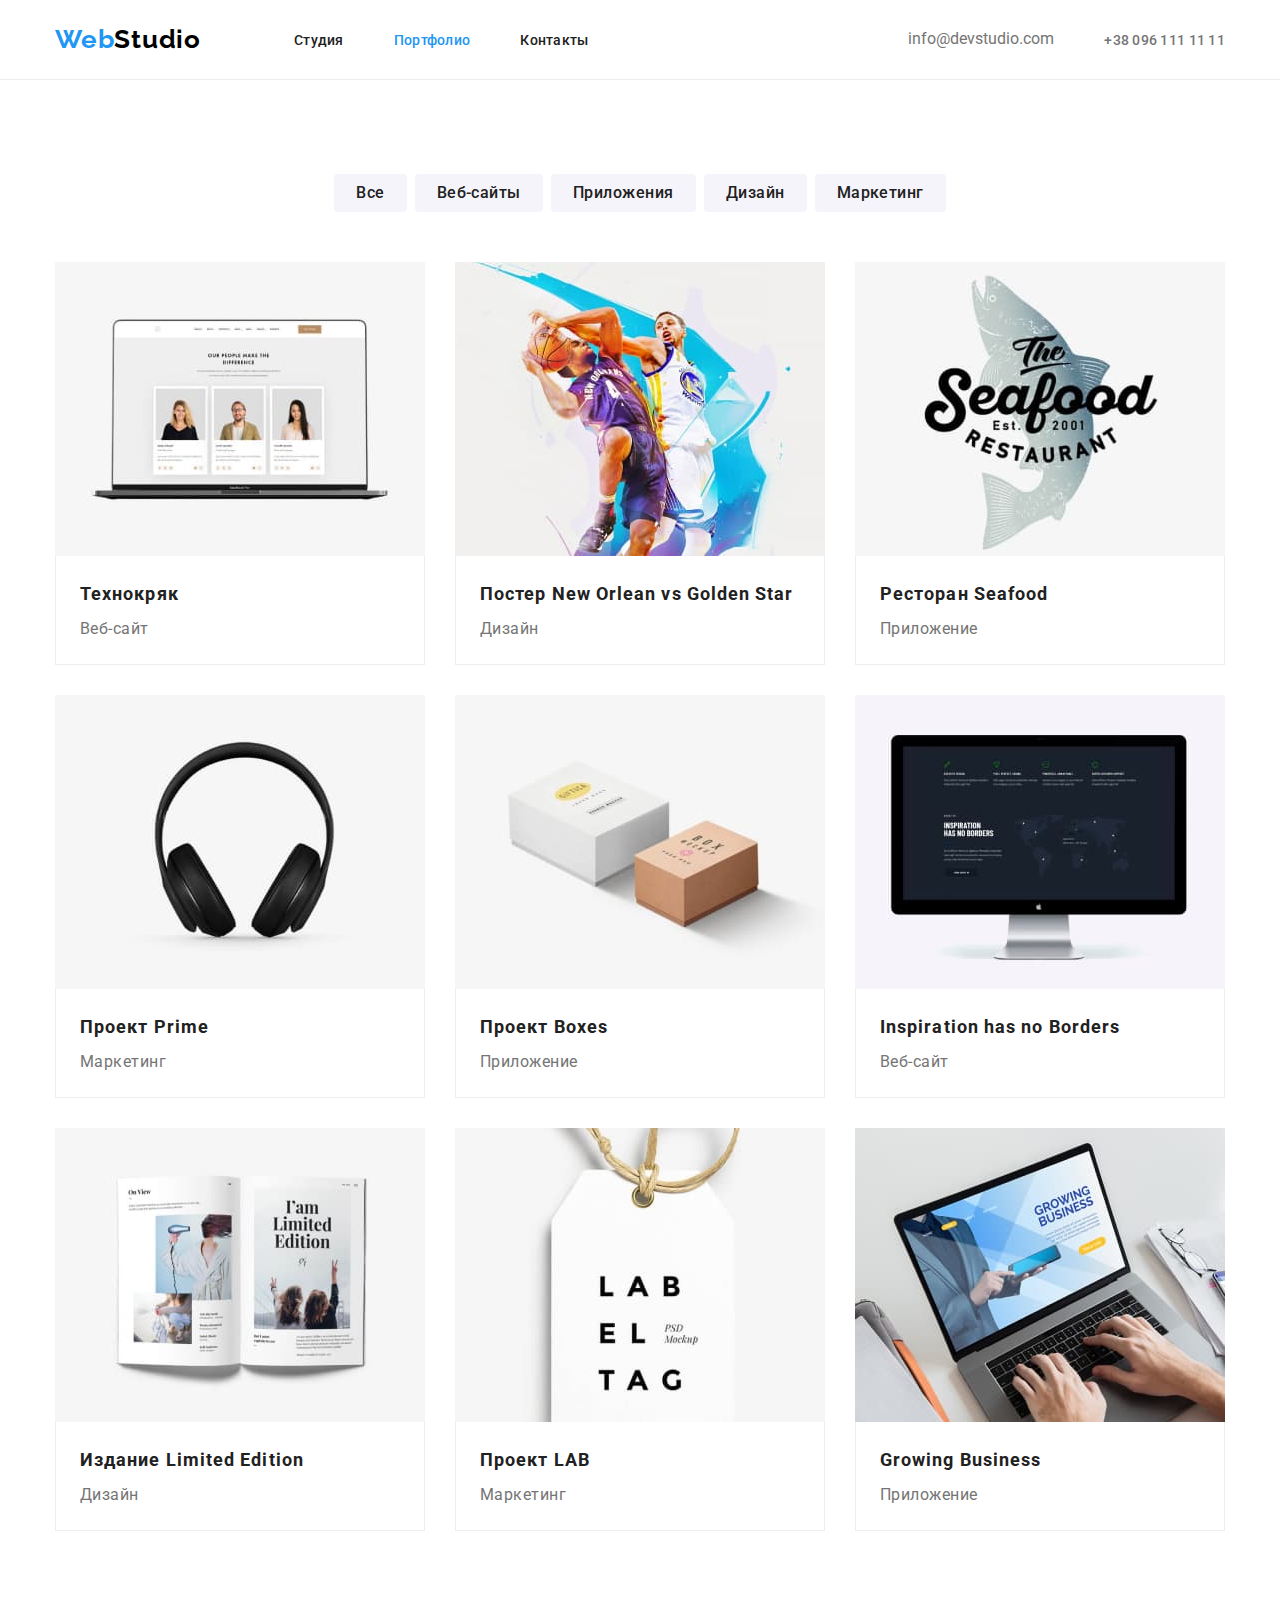
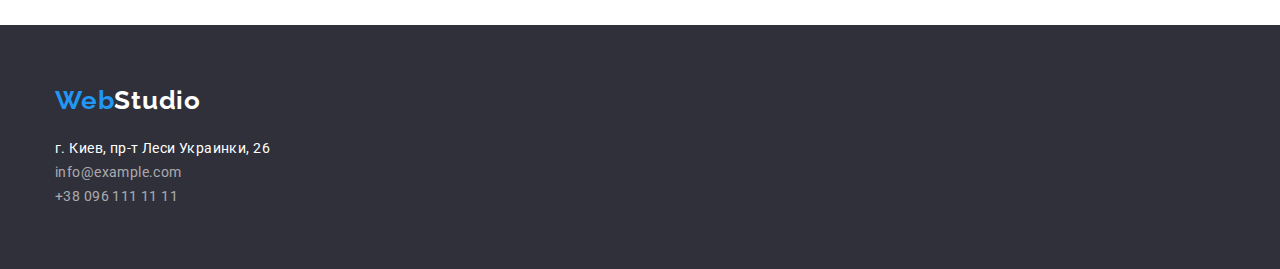
==== portfolio.html @ abf52732 "start" ====
<!DOCTYPE html>
<html lang="ru">
  <head>
    <meta charset="UTF-8" />
    <meta http-equiv="X-UA-Compatible" content="IE=edge" />
    <meta name="viewport" content="width=device-width, initial-scale=1.0" />
    <title>Portfolio</title>
    <link rel="stylesheet" href="./css/normalize.css" />
    <link rel="stylesheet" href="./css/style.css" />
    <link
      href="https://fonts.googleapis.com/css2?family=Raleway:wght@700&family=Roboto:wght@400;500;700;900&display=swap"
      rel="stylesheet"
    />
  </head>
  <body>
    <header class="header-sections">
      <div class="container">
        <div class="header-container">
        <nav class="main-nav">
          <a class="webstudio" href="./index.html"
            ><span class="txt-bl">Web</span>Studio</a
          >
          <ul class="all-header">
            <li class="item header-link">
              <a href="./index.html">Студия</a>
            </li>
            <li class="item header-link">
              <a href="./portfolio.html" class="current" >Портфолио</a>
            </li>
            <li class="item header-link"><a href="">Контакты</a></li>
          </ul>
          </nav>
          <ul class="header-contacts">
            <li class="item header-mail">
              <a href="mailto:info@devstudio.com">info@devstudio.com</a>
            </li>
            <li class="item header-phone">
              <a href="tel:+380961111111">+38 096 111 11 11</a>
            </li>
          </ul>
        </div>
      </div>
    </header>
    <main>
      <section class="all-port-sections">
        <div class="container">
          <ul class="menu-btn">
            <li class="item">
              <button type="button" class="btn-port">Все</button>
            </li>
            <li class="item">
              <button type="button" class="btn-port">Веб-сайты</button>
            </li>
            <li class="item">
              <button type="button" class="btn-port">Приложения</button>
            </li>
            <li class="item">
              <button type="button" class="btn-port">Дизайн</button>
            </li>
            <li class="item">
              <button type="button" class="btn-port">Маркетинг</button>
            </li>
          </ul>
          <ul class="card-set">
            <li class="item-port">
              <a href="" class="card">
                <div class="card-thumb">
                  <img src="./images/teсhno.jpg" alt="teсhno" />
                </div>
                <div class="card-content">
                  <h4 class="card-heading">Технокряк</h4>
                  <p class="card-text">Веб-сайт</p>
                </div>
              </a>
            </li>
            <li class="item-port">
              <a href="" class="card">
                <div class="card-thumb">
                  <img src="./images/poster.jpg" alt="poster" />
                </div>
                <div class="card-content">
                  <h4 class="card-heading">Постер New Orlean vs Golden Star</h4>
                  <p class="card-text">Дизайн</p>
                </div>
              </a>
            </li>
            <li class="item-port">
              <a href="" class="card">
                <div class="card-thumb">
                  <img src="./images/seafood.jpg" alt="seafood" />
                </div>
                <div class="card-content">
                  <h4 class="card-heading">Ресторан Seafood</h4>
                  <p class="card-text">Приложение</p>
                </div>
              </a>
            </li>
            <li class="item-port">
              <a href="" class="card">
                <div class="card-thumb">
                  <img src="./images/prime.jpg" alt="prime" />
                </div>
                <div class="card-content">
                  <h4 class="card-heading">Проект Prime</h4>
                  <p class="card-text">Маркетинг</p>
                </div>
              </a>
            </li>
            <li class="item-port">
              <a href="" class="card">
                <div class="card-thumb">
                  <img src="./images/boxes.jpg" alt="boxes" />
                </div>
                <div class="card-content">
                  <h4 class="card-heading">Проект Boxes</h4>
                  <p class="card-text">Приложение</p>
                </div>
              </a>
            </li>
            <li class="item-port">
              <a href="" class="card">
                <div class="card-thumb">
                  <img src="./images/inspiration.jpg" alt="inspiration" />
                </div>
                <div class="card-content">
                  <h4 class="card-heading">Inspiration has no Borders</h4>
                  <p class="card-text">Веб-сайт</p>
                </div>
              </a>
            </li>
            <li class="item-port">
              <a href="" class="card">
                <div class="card-thumb">
                  <img src="./images/limited.jpg" alt="limited" />
                </div>
                <div class="card-content">
                  <h4 class="card-heading">Издание Limited Edition</h4>
                  <p class="card-text">Дизайн</p>
                </div>
              </a>
            </li>
            <li class="item-port">
              <a href="" class="card">
                <div class="card-thumb">
                  <img src="./images/lab.jpg" alt="lab" />
                </div>
                <div class="card-content">
                  <h4 class="card-heading">Проект LAB</h4>
                  <p class="card-text">Маркетинг</p>
                </div>
              </a>
            </li>
            <li class="item-port">
              <a href="" class="card">
                <div class="card-thumb">
                  <img src="./images/growing.jpg" alt="growing" />
                </div>
                <div class="card-content">
                  <h4 class="card-heading">Growing Business</h4>
                  <p class="card-text">Приложение</p>
                </div>
              </a>
            </li>
          </ul>
        </div>
      </section>
    </main>
    <footer class="footer-sections">
      <div class="container">
        <a class="webstudio white" href="./index.html"
          ><span class="txt-bl">Web</span>Studio</a>
        <address>
          <ul class="footer-all">
            <li>
              <a
                class="map link footer-adress"
                href="https://bit.ly/3ffIdBp"
                target="_blank"
                rel="noopener noreferrer"
                >г. Киев, пр-т Леси Украинки, 26</a>
            </li>
            <li>
              <a href="mailto:info@example.com" class="footer-mail">info@example.com</a
              >
            </li>
            <li>
              <a href="tel:+380961111111" class="footer-phone">+38 096 111 11 11</a
              >
            </li>
          </ul>
        </address>
      </div>
    </footer>
  </body>
</html>
---- css/style.css ----
html {
  box-sizing: border-box;
}
*,
*::before,
*::after {
  box-sizing: border-box;
}

body {
  font-family: "Roboto", "Raleway", sans-serif;
  max-width: 1600px;
  margin: 0 auto;
}
a {
  text-decoration: none;
}

.menu {
  display: flex;
}
ul {
  margin-block-start: 0px;
  margin-block-end: 0px;
  margin-inline-start: 0px;
  margin-inline-end: 0px;
  padding-inline-start: 0px;
}
.main-nav {
  display: flex;
  align-items: center;
}
.container {
  width: 1200px;
  padding: 0px 15px;
  margin: 0 auto;
}
.sections {
  padding: 94px 0;
}
.header-sections {
  border-bottom: 1px solid rgba(236, 236, 236, 1);
  padding-top: 24px;
  padding-bottom: 24px;
}
.txt-bl {
  color: #2196f3;
}

.webstudio {
  color: black;
  font-family: Raleway;
  font-style: normal;
  font-weight: bold;
  font-size: 26px;
  line-height: 31px;
  letter-spacing: 0.03em;
  text-decoration: none;
}

li {
  list-style-type: none;
}
.all-header {
  display: flex;
  margin-left: 93px;
}

.all-header .item {
  margin-right: 50px;
}
.all-header .item:last-child {
  margin-right: 0px;
}
.header-container {
  display: flex;
}
h1 {
  color: #fff;
  font-style: normal;
  font-weight: 900;
  font-size: 44px;
  line-height: 60px;
  text-align: center;
  letter-spacing: 0.06em;
  text-transform: uppercase;
  margin-block-start: 0px;
  margin-block-end: 0px;
 }
h2 {
  color: #212121;
  font-style: normal;
  font-weight: bold;
  font-size: 36px;
  line-height: 42px;
  text-align: center;
  letter-spacing: 0.03em;
  margin-block-start: 0;
    margin-block-end: 0;
    margin-inline-start: 0;
    margin-inline-end: 0;
}
h3 {
  color: #212121;
  font-style: normal;
  font-weight: bold;
  font-size: 14px;
  line-height: 16px;
  letter-spacing: 0.03em;
  text-transform: uppercase;
  inherits: none;
}

.header-link {
  text-decoration: none;
  font-style: normal;
  font-weight: 500;
  font-size: 14px;
  line-height: 16px;
  letter-spacing: 0.02em;

}
.header-link a {
  color: #212121;
  display: block;

}
a.current {
  color: #2196f3;
  }

.header-link a:hover {
  color: #2196f3;
  
}
.header-contacts {
  display: flex;
  margin-left: auto;
  align-items: center;
}
.header-contacts .item + .item {
  margin-left: 50px;
}
.header-contacts .item .header-mail {
  font-style: normal;
  font-weight: 500;
  font-size: 14px;
  line-height: 16px;
  letter-spacing: 0.02em;
}
.header-mail a {
  color: rgba(117, 117, 117, 1);
  display: block;
}
.header-mail a:hover {
  color: #2196f3;
}
.header-phone {
  font-style: normal;
  font-weight: 500;
  font-size: 14px;
  line-height: 16px;
  letter-spacing: 0.02em;
}
.header-phone a {
  color: rgba(117, 117, 117, 1);
  display: block;
}
.header-phone a:hover {
  color: #2196f3;
}
.main-header-sections {
  background-color: #2f303a;
  padding-bottom: 200px;
  padding-top: 200px;
}
.btn-blue {
  color: white;
  background-color: #2196f3;
  font-family: Roboto;
  font-style: normal;
  font-weight: bold;
  font-size: 16px;
  line-height: 30px;
  letter-spacing: 0.06em;
  width: 200px;
  height: 50px;
  border: none;
  border-radius: 4px;
  margin: 0 auto;
  display: block;
  margin-top: 30px;

}
.all-about-sections {
  padding-top: 94px;
}

.all-about {
  justify-content: center;
  width: 1170px;
}
.all-about .item {
  margin-right: 30px;
}
.about {
  color: #757575;
  font-style: normal;
  font-weight: normal;
  font-size: 14px;
  line-height: 24px;
}
.all-work-sections {
  padding-top: 94px;
  padding-bottom: 94px;
}
.work-sections .item + .item {
  margin-left: 30px;
}

.work-text {
  margin-top: 0px;
  margin-bottom: 50px;
}

.menu .item.team {
  justify-content: center;
}
.team-sections {
  background-color: #f5f4fa;
  padding-top: 94px;
  padding-bottom: 94px;
}
.team-sections .item + .item {
  margin-left: 30px;
}
.team-sections-box {
  justify-content: center;
  margin-top: 50px;
}
.item.team {
  box-shadow: 0px 1px 3px rgba(0, 0, 0, 0.12), 0px 1px 1px rgba(0, 0, 0, 0.14), 0px 2px 1px rgba(0, 0, 0, 0.2);
  border-radius: 0px 0px 4px 4px;
  background-color: white;
}
.team-text {
  padding-top: 30px;
  padding-bottom: 30px;

}
.team-employee {
  color: black;
  font-style: normal;
  font-weight: 500;
  font-size: 16px;
  line-height: 19px;
  text-align: center;
  letter-spacing: 0.03em;
  margin-top: 0;
  margin-bottom: 5px;
}
.team-position {
  color: #757575;
  font-style: normal;
  font-weight: normal;
  font-size: 16px;
  line-height: 19px;
  text-align: center;
  letter-spacing: 0.03em;
  margin-top: 5px;
  margin-bottom: 0;
}
.footer-sections {
  background-color: #2f303a;
  padding-top: 60px;
  padding-bottom: 61px;
}

.link.footer-adress {
  color: white;
  text-decoration: none;
  font-style: normal;
  font-weight: normal;
  font-size: 14px;
  line-height: 24px;
  letter-spacing: 0.03em;
}
.txt-bl {
  margin-bottom: 20px;
}
.webstudio.white {
  display: block;
  margin-bottom: 20px;
}
.footer-mail {
  color: rgba(255, 255, 255, 0.6);
  text-decoration: none;
  font-style: normal;
  font-weight: normal;
  font-size: 14px;
  line-height: 24px;
  letter-spacing: 0.03em;
}
.footer-phone {
  color: rgba(255, 255, 255, 0.6);
  text-decoration: none;
  font-style: normal;
  font-weight: normal;
  font-size: 14px;
  line-height: 24px;
  letter-spacing: 0.03em;
}

.white {
  color: white;
}
/* Portfilio*/
.all-port-sections {
  padding-top: 94px;
  padding-bottom: 94px;
}
.btn-port {
  color: #212121;
  background-color: #f5f4fa;
  font-family: roboto;
  font-style: normal;
  font-weight: 500;
  font-size: 16px;
  line-height: 26px;
  height: 38px;
  letter-spacing: 0.03em;
  border: none;
  border-radius: 4px;
  padding: 6px 22px 6px 22px;
  white-space: nowrap;
}
.btn-port:hover {
  color: white;
  background-color: #2196f3;
  box-shadow: 0px 3px 1px rgba(0, 0, 0, 0.1), 0px 1px 2px rgba(0, 0, 0, 0.08),
    0px 2px 2px rgba(0, 0, 0, 0.12);
}

.menu-btn {
  display: flex;
  justify-content: center;
  margin-bottom: 50px;

}
.menu-btn .item + .item {
  margin-left: 8px;
}
h4 {
  color: #212121;
  font-style: normal;
  font-weight: bold;
  font-size: 18px;
  line-height: 36px;
  letter-spacing: 0.06em;
}
.container-port {
  padding-bottom: 94px;
}
.card-set {
  display: flex;
  flex-wrap: wrap;
  margin-left: -30px;
  margin-top: -30px;
  list-style: none;
}

.item-port {
  margin-left: 30px;
  margin-top: 30px;
  flex-basis: cals((100%-90px)/3);
}
.card-thumb {
  margin-bottom: -4.5px;
}
.card-content {
  padding: 20px 24px;
  border: 1px solid rgba(238, 238, 238, 1);
  border-top: none;
}
.card-heading {
  color: #212121;
  font-style: normal;
  font-weight: bold;
  font-size: 18px;
  line-height: 36px;
  letter-spacing: 0.06em;
  margin-top: 0;
  margin-bottom: 2px;
}
.card-text {
  color: #757575;
  font-style: normal;
  font-weight: normal;
  font-size: 16px;
  line-height: 30px;
  letter-spacing: 0.03em;
  margin-top: 2px;
  margin-bottom: 0;
}
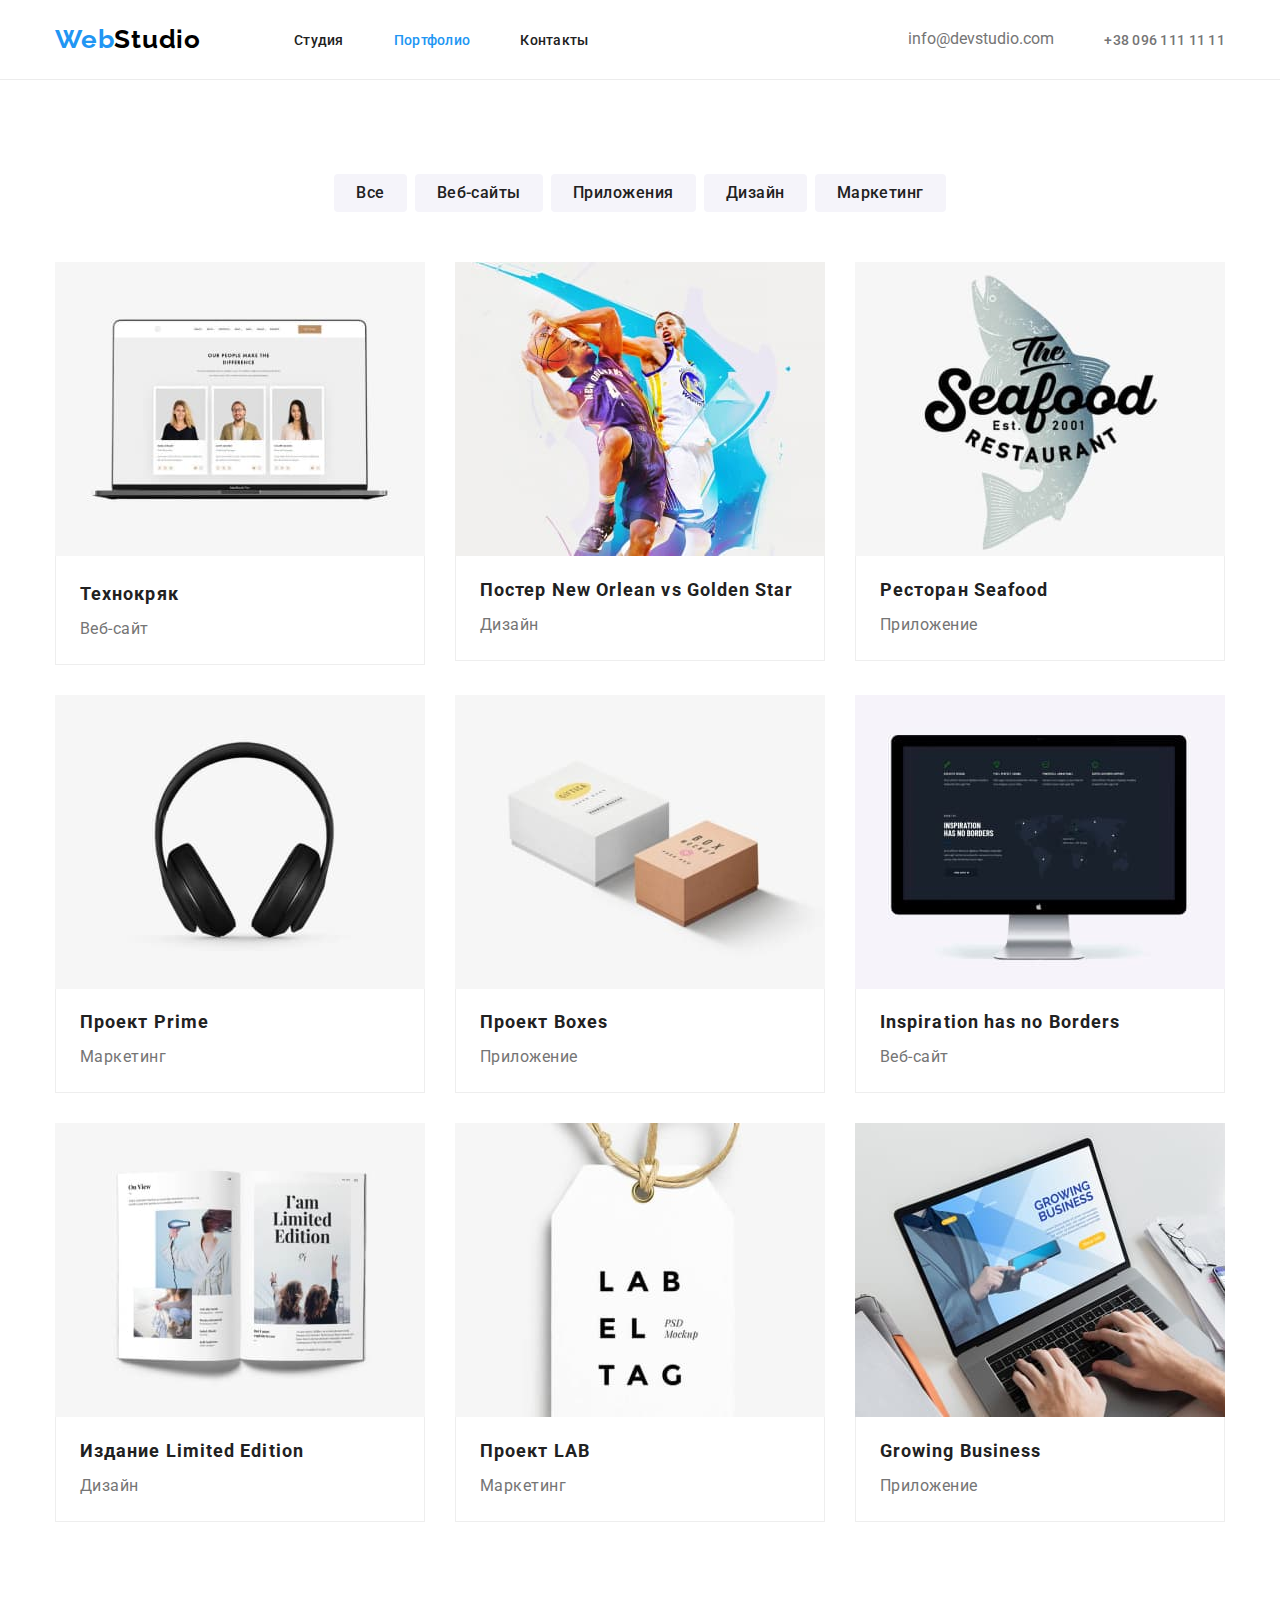
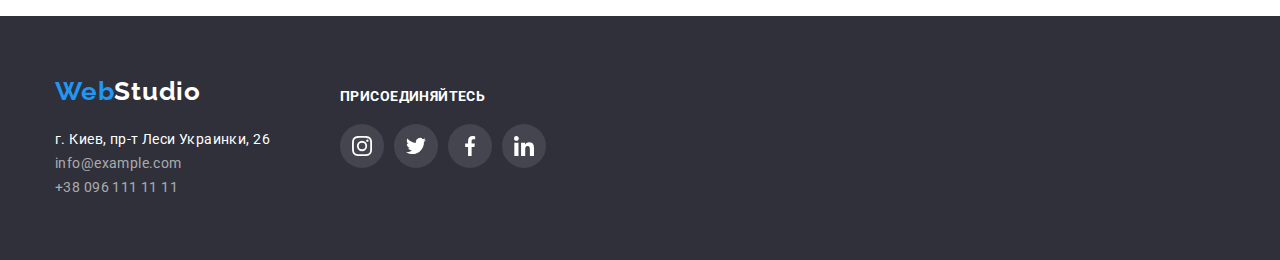
==== commit b6b1edc0: "prefin" ====
--- a/portfolio.html
+++ b/portfolio.html
@@ -63,7 +63,7 @@
           </ul>
           <ul class="card-set">
             <li class="item-port">
-              <a href="" class="card">
+              <a href="">
                 <div class="card-thumb">
                   <img src="./images/teсhno.jpg" alt="teсhno" />
                 </div>
@@ -74,9 +74,9 @@
               </a>
             </li>
             <li class="item-port">
-              <a href="" class="card">
-                <div class="card-thumb">
-                  <img src="./images/poster.jpg" alt="poster" />
+              <a href="">
+                <div class="card-thumb">
+                  <img class="item-port-img" src="./images/poster.jpg" alt="poster" />
                 </div>
                 <div class="card-content">
                   <h4 class="card-heading">Постер New Orlean vs Golden Star</h4>
@@ -85,9 +85,9 @@
               </a>
             </li>
             <li class="item-port">
-              <a href="" class="card">
-                <div class="card-thumb">
-                  <img src="./images/seafood.jpg" alt="seafood" />
+              <a href="">
+                <div class="card-thumb">
+                  <img class="item-port-img" src="./images/seafood.jpg" alt="seafood" />
                 </div>
                 <div class="card-content">
                   <h4 class="card-heading">Ресторан Seafood</h4>
@@ -96,9 +96,9 @@
               </a>
             </li>
             <li class="item-port">
-              <a href="" class="card">
-                <div class="card-thumb">
-                  <img src="./images/prime.jpg" alt="prime" />
+              <a href="">
+                <div class="card-thumb">
+                  <img class="item-port-img" src="./images/prime.jpg" alt="prime" />
                 </div>
                 <div class="card-content">
                   <h4 class="card-heading">Проект Prime</h4>
@@ -107,9 +107,9 @@
               </a>
             </li>
             <li class="item-port">
-              <a href="" class="card">
-                <div class="card-thumb">
-                  <img src="./images/boxes.jpg" alt="boxes" />
+              <a href="">
+                <div class="card-thumb">
+                  <img class="item-port-img" src="./images/boxes.jpg" alt="boxes" />
                 </div>
                 <div class="card-content">
                   <h4 class="card-heading">Проект Boxes</h4>
@@ -118,9 +118,9 @@
               </a>
             </li>
             <li class="item-port">
-              <a href="" class="card">
-                <div class="card-thumb">
-                  <img src="./images/inspiration.jpg" alt="inspiration" />
+              <a href="">
+                <div class="card-thumb">
+                  <img class="item-port-img" src="./images/inspiration.jpg" alt="inspiration" />
                 </div>
                 <div class="card-content">
                   <h4 class="card-heading">Inspiration has no Borders</h4>
@@ -129,9 +129,9 @@
               </a>
             </li>
             <li class="item-port">
-              <a href="" class="card">
-                <div class="card-thumb">
-                  <img src="./images/limited.jpg" alt="limited" />
+              <a href="">
+                <div class="card-thumb">
+                  <img class="item-port-img" src="./images/limited.jpg" alt="limited" />
                 </div>
                 <div class="card-content">
                   <h4 class="card-heading">Издание Limited Edition</h4>
@@ -140,9 +140,9 @@
               </a>
             </li>
             <li class="item-port">
-              <a href="" class="card">
-                <div class="card-thumb">
-                  <img src="./images/lab.jpg" alt="lab" />
+              <a href="">
+                <div class="card-thumb">
+                  <img class="item-port-img" src="./images/lab.jpg" alt="lab" />
                 </div>
                 <div class="card-content">
                   <h4 class="card-heading">Проект LAB</h4>
@@ -151,9 +151,9 @@
               </a>
             </li>
             <li class="item-port">
-              <a href="" class="card">
-                <div class="card-thumb">
-                  <img src="./images/growing.jpg" alt="growing" />
+              <a href="">
+                <div class="card-thumb">
+                  <img class="item-port-img" src="./images/growing.jpg" alt="growing" />
                 </div>
                 <div class="card-content">
                   <h4 class="card-heading">Growing Business</h4>
@@ -167,29 +167,64 @@
     </main>
     <footer class="footer-sections">
       <div class="container">
-        <a class="webstudio white" href="./index.html"
-          ><span class="txt-bl">Web</span>Studio</a>
-        <address>
-          <ul class="footer-all">
-            <li>
-              <a
-                class="map link footer-adress"
-                href="https://bit.ly/3ffIdBp"
-                target="_blank"
-                rel="noopener noreferrer"
-                >г. Киев, пр-т Леси Украинки, 26</a>
-            </li>
-            <li>
-              <a href="mailto:info@example.com" class="footer-mail">info@example.com</a
-              >
-            </li>
-            <li>
-              <a href="tel:+380961111111" class="footer-phone">+38 096 111 11 11</a
-              >
-            </li>
-          </ul>
-        </address>
-      </div>
+          <div class="container-adress">
+          <a class="webstudio white" href="./index.html"
+            ><span class="txt-bl">Web</span>Studio</a>
+          <address>
+            <ul class="footer-all">
+              <li>
+                <a
+                  class="map link footer-adress"
+                  href="https://bit.ly/3ffIdBp"
+                  target="_blank"
+                  rel="noopener noreferrer"
+                  >г. Киев, пр-т Леси Украинки, 26</a>
+              </li>
+              <li>
+                <a href="mailto:info@example.com" class="footer-mail">info@example.com</a
+                >
+              </li>
+              <li>
+                <a href="tel:+380961111111" class="footer-phone">+38 096 111 11 11</a
+                >
+              </li>
+            </ul>
+          </address>
+          </div>
+          <div class="connections">
+            <h2 class="connections-text">присоединяйтесь</h2>
+            <ul class="connections-set">
+              <li class="item">
+                <a class="connections-set-icon">
+                  <svg class="connections-icon">
+                    <use href="./images/symbol-defs.svg#icon-instagram_footer"></use>       
+                  </svg>
+                </a>
+              </li>
+              <li class="item">
+                <a class="connections-set-icon">
+                  <svg class="connections-icon">
+                    <use href="./images/symbol-defs.svg#icon-twitter_footer"></use>       
+                  </svg>
+                </a>
+              </li>
+              <li class="item">
+                <a class="connections-set-icon">
+                  <svg class="connections-icon">
+                    <use href="./images/symbol-defs.svg#icon-facebook_footer"></use>       
+                  </svg>
+                </a>
+              </li>
+              <li class="item">
+                <a class="connections-set-icon">
+                  <svg class="connections-icon">
+                    <use href="./images/symbol-defs.svg#icon-linkedin_footer"></use>       
+                  </svg>
+                </a>
+              </li>
+            </ul>
+          </div>
+    </div>
     </footer>
   </body>
 </html>
--- a/css/style.css
+++ b/css/style.css
@@ -148,6 +148,18 @@
   line-height: 16px;
   letter-spacing: 0.02em;
 }
+.header-mail {
+  display: flex;
+  align-items: center;
+}
+
+.header-mail-icon {
+  height: 12px;
+  width: 16px;
+  margin-right: 10px;
+  fill: currentColor;
+  
+}
 .header-mail a {
   color: rgba(117, 117, 117, 1);
   display: block;
@@ -161,10 +173,23 @@
   font-size: 14px;
   line-height: 16px;
   letter-spacing: 0.02em;
-}
+
+}
+.header-phone-set {
+  display: block;
+  align-items: center;
+  justify-content: center;
+}
+.header-phone-icon {
+  height: 16px;
+  width: 10px;
+  margin-right: 10px;
+  fill: currentColor;
+}
+
 .header-phone a {
   color: rgba(117, 117, 117, 1);
-  display: block;
+
 }
 .header-phone a:hover {
   color: #2196f3;
@@ -173,6 +198,11 @@
   background-color: #2f303a;
   padding-bottom: 200px;
   padding-top: 200px;
+  max-width: 1600px;
+  height: 600px;
+  background-image: linear-gradient(to right, rgba(47, 48, 58, 0.4), rgba(47, 48, 58, 0.4)), url(../images/background.jpg);
+  background-size: cover;
+  background-position: center;
 }
 .btn-blue {
   color: white;
@@ -192,6 +222,7 @@
   margin-top: 30px;
 
 }
+
 .all-about-sections {
   padding-top: 94px;
 }
@@ -200,9 +231,10 @@
   justify-content: center;
   width: 1170px;
 }
-.all-about .item {
-  margin-right: 30px;
-}
+.all-about .item + .item {
+  margin-left: 30px;
+}
+
 .about {
   color: #757575;
   font-style: normal;
@@ -210,6 +242,25 @@
   font-size: 14px;
   line-height: 24px;
 }
+.item-icon {
+  display: flex;
+  align-items: center;
+  justify-content: center;
+  background-color: #F5F4FA;
+  border-radius: 4px;
+  width: 270px;
+  height: 120px;
+  margin-bottom: 30px;
+
+}
+.item-icon-svg {
+  width: 70px;
+  height: 70px;
+}
+.item-text {
+  margin-top: 0px;
+}
+
 .all-work-sections {
   padding-top: 94px;
   padding-bottom: 94px;
@@ -270,12 +321,71 @@
   margin-top: 5px;
   margin-bottom: 0;
 }
+.icons-list{
+  display: flex;
+  justify-content: space-between;
+  width: 206px;
+  margin:   0 auto;
+  margin-top: 16px;
+  fill: #757575;
+}
+.icons-list .item + .item {
+  margin-left: 10px;
+}
+.links-list {
+  display: flex;
+  height: 44px;
+  width: 44px;
+  border-radius: 50%;
+  justify-content: center;
+  align-items: center;
+  fill: #AFB1B8;
+
+}
+
+.links-list:hover {
+  background: #2196f3;
+  fill: #ffffff; 
+}
+
+.clients-sections {
+  padding-top: 94px;
+  padding-bottom: 94px;
+}
+
+.clients-set {
+  display: flex;
+  justify-content: space-between;
+  margin-top: 50px;
+}
+.clients-logo {
+  display: block;
+  width: 170px;
+  height: 92px;
+  padding: 16px 32px;
+  border: 1px solid #AFB1B8;
+  border-radius: 4px;
+  fill: #AFB1B8;
+}
+
+
+.clients-set :hover {
+  border-color:  #2196F3;
+  fill: #2196F3;
+  cursor: pointer;
+}
+.clients-set .item + .item {
+  margin-left: 30px;
+}
+
 .footer-sections {
   background-color: #2f303a;
   padding-top: 60px;
   padding-bottom: 61px;
 }
-
+.footer-sections .container {
+  display: flex;
+}
 .link.footer-adress {
   color: white;
   text-decoration: none;
@@ -313,6 +423,50 @@
 
 .white {
   color: white;
+}
+.connections {
+  margin-top: 12px;
+  margin-left: 70px;
+}
+.connections-text {
+  color: white;
+  font-style: normal;
+  font-weight: bold;
+  font-size: 14px;
+  line-height: 16px;
+  letter-spacing: 0.03em;
+  text-transform: uppercase;
+  margin-bottom: 20px;
+  text-align: left;
+
+}
+.connections-set {
+  display: flex;
+  justify-content: space-between;
+  width: 206px;
+  margin: 0 auto;
+}
+.connections-set-icon {
+  display: flex;
+  height: 44px;
+  width: 44px;
+  border-radius: 50%;
+  justify-content: center;
+  align-items: center;
+  background: rgba(255, 255, 255, 0.1);
+  fill: white;
+}
+.connections-set .item :hover {
+  background: #2196f3;
+  cursor: pointer;
+}
+.connections-set .item + .item{
+  margin-left: 10px;
+  
+}
+.connections-icon {
+  width: 20px;
+  height: 20px;
 }
 /* Portfilio*/
 .all-port-sections {
@@ -361,6 +515,7 @@
 .container-port {
   padding-bottom: 94px;
 }
+
 .card-set {
   display: flex;
   flex-wrap: wrap;
@@ -370,9 +525,20 @@
 }
 
 .item-port {
+  display: block;
   margin-left: 30px;
   margin-top: 30px;
   flex-basis: cals((100%-90px)/3);
+  box-sizing: border-box;
+}
+.item-port a :hover {
+  box-shadow: 0px 1px 1px rgba(0, 0, 0, 0.12), 0px 4px 4px rgba(0, 0, 0, 0.06), 1px 4px 6px rgba(0, 0, 0, 0.16);
+}
+.item-port {
+  display: block;
+}
+.item-port-img {
+  display: block;
 }
 .card-thumb {
   margin-bottom: -4.5px;
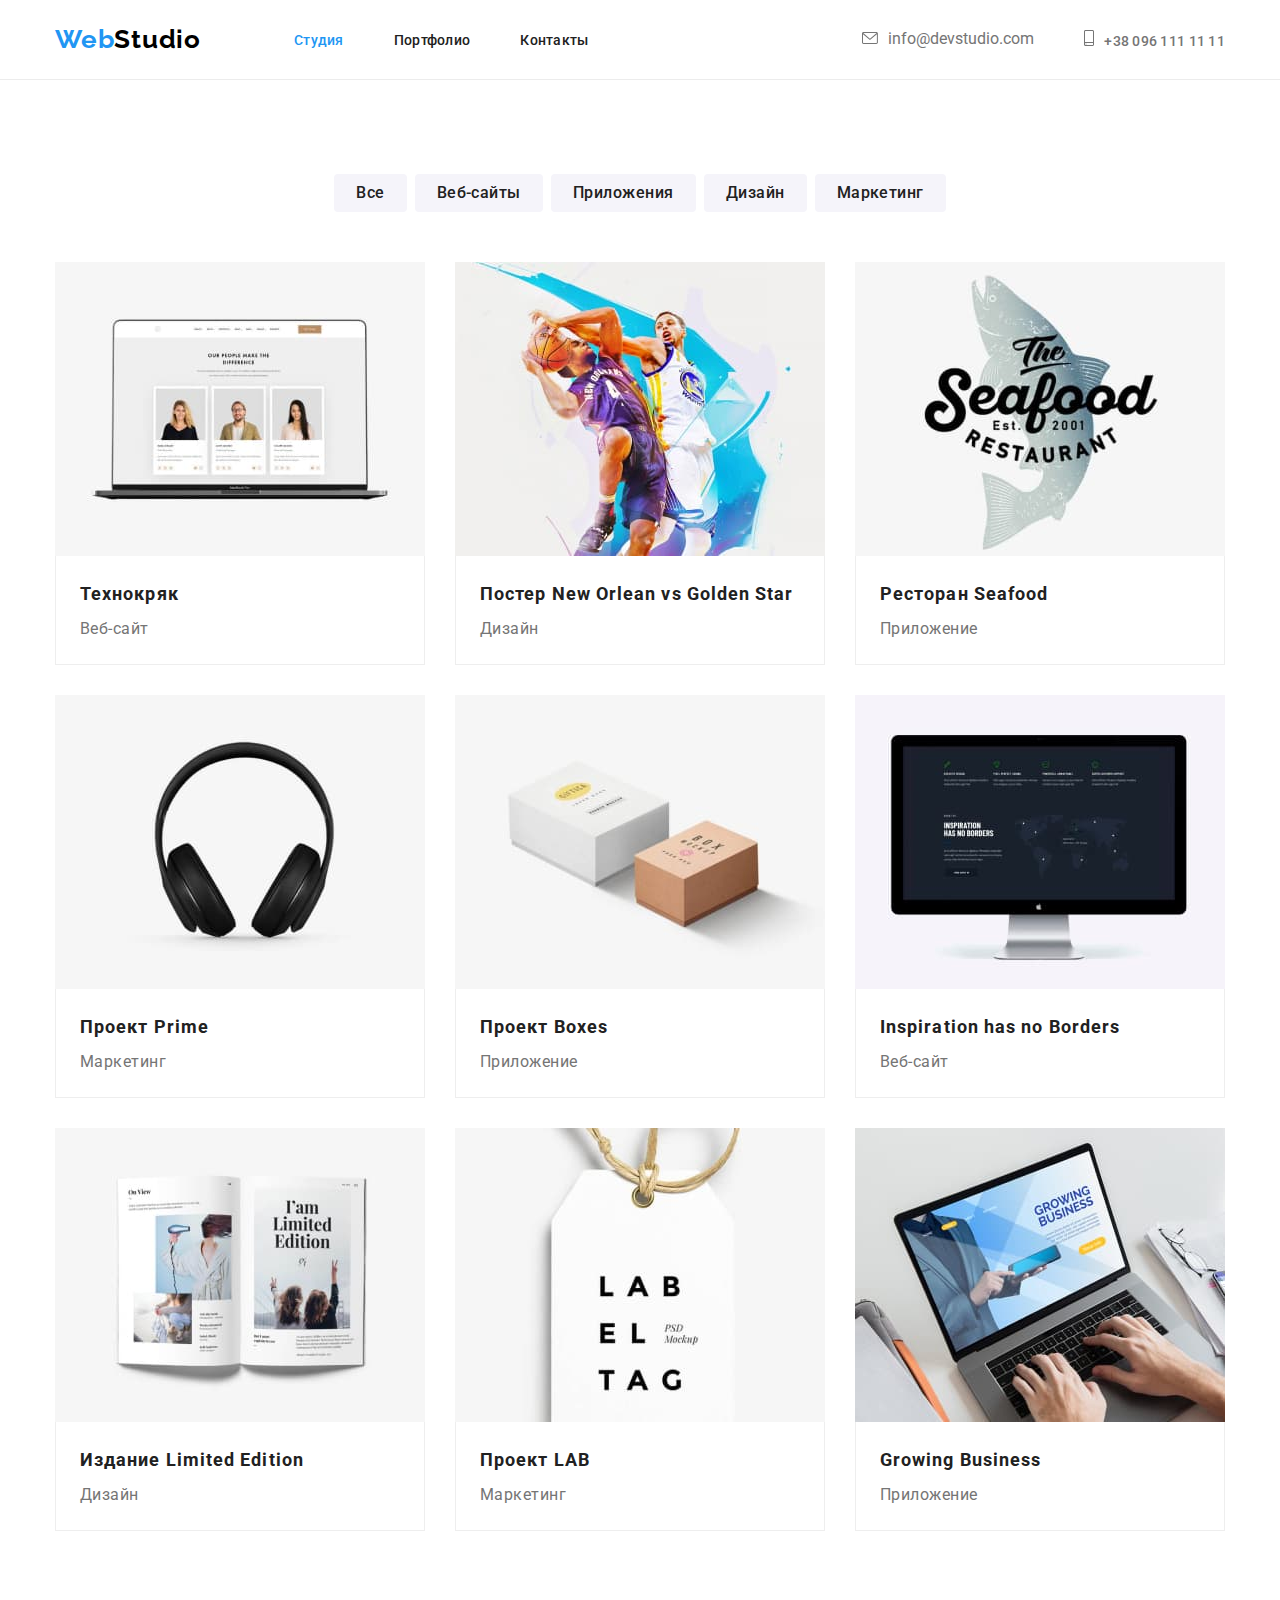
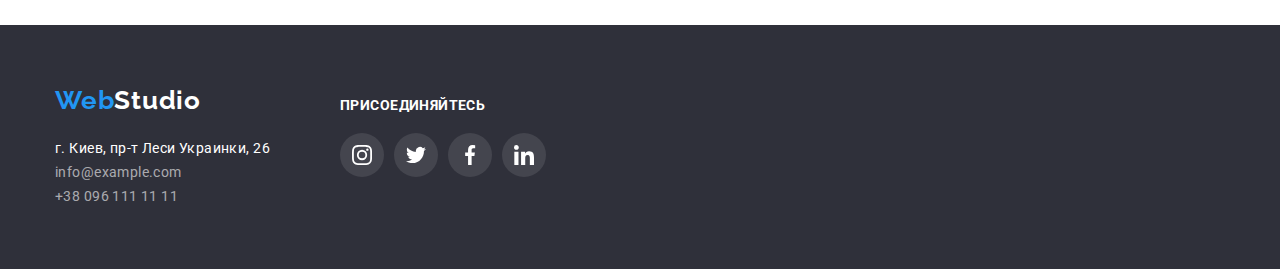
==== commit caa7eedd: "Header port" ====
--- a/portfolio.html
+++ b/portfolio.html
@@ -14,31 +14,35 @@
   </head>
   <body>
     <header class="header-sections">
-      <div class="container">
-        <div class="header-container">
+      <div class="container header-container">
         <nav class="main-nav">
           <a class="webstudio" href="./index.html"
             ><span class="txt-bl">Web</span>Studio</a
           >
           <ul class="all-header">
             <li class="item header-link">
-              <a href="./index.html">Студия</a>
+              <a href="./index.html" class="current" >Студия</a>
             </li>
             <li class="item header-link">
-              <a href="./portfolio.html" class="current" >Портфолио</a>
+              <a href="./portfolio.html">Портфолио</a>
             </li>
             <li class="item header-link"><a href="">Контакты</a></li>
           </ul>
           </nav>
           <ul class="header-contacts">
             <li class="item header-mail">
-              <a href="mailto:info@devstudio.com">info@devstudio.com</a>
+              <a class="header-mail-set" href="mailto:info@devstudio.com">
+                <svg class="header-mail-icon" width= "16" height= "12">
+                  <use href="./images/symbol-defs.svg#icon-envelope"></use>
+                </svg>info@devstudio.com</a>
             </li>
             <li class="item header-phone">
-              <a href="tel:+380961111111">+38 096 111 11 11</a>
-            </li>
-          </ul>
-        </div>
+              <a class="header-phone-set" href="tel:+380961111111">
+                <svg class="header-phone-icon" width= "10" height= "16">
+                <use href="./images/symbol-defs.svg#icon-smartphone"></use>
+              </svg>+38 096 111 11 11</a>
+            </li>
+          </ul>
       </div>
     </header>
     <main>
--- a/css/style.css
+++ b/css/style.css
@@ -154,8 +154,6 @@
 }
 
 .header-mail-icon {
-  height: 12px;
-  width: 16px;
   margin-right: 10px;
   fill: currentColor;
   
@@ -181,8 +179,6 @@
   justify-content: center;
 }
 .header-phone-icon {
-  height: 16px;
-  width: 10px;
   margin-right: 10px;
   fill: currentColor;
 }
@@ -359,15 +355,16 @@
   margin-top: 50px;
 }
 .clients-logo {
-  display: block;
+  display: flex;
   width: 170px;
   height: 92px;
+  justify-content: center;
+  align-items: center;
   padding: 16px 32px;
   border: 1px solid #AFB1B8;
   border-radius: 4px;
   fill: #AFB1B8;
 }
-
 
 .clients-set :hover {
   border-color:  #2196F3;
@@ -525,23 +522,21 @@
 }
 
 .item-port {
-  display: block;
+  display: flex;
   margin-left: 30px;
   margin-top: 30px;
   flex-basis: cals((100%-90px)/3);
-  box-sizing: border-box;
-}
-.item-port a :hover {
+  
+}
+.item-port:hover {
   box-shadow: 0px 1px 1px rgba(0, 0, 0, 0.12), 0px 4px 4px rgba(0, 0, 0, 0.06), 1px 4px 6px rgba(0, 0, 0, 0.16);
 }
-.item-port {
-  display: block;
-}
-.item-port-img {
-  display: block;
-}
+
 .card-thumb {
   margin-bottom: -4.5px;
+}
+.card-thumb :hover {
+  background-image: linear-gradient(to right, rgba(47, 48, 58, 0.4), rgba(47, 48, 58, 0.4));
 }
 .card-content {
   padding: 20px 24px;
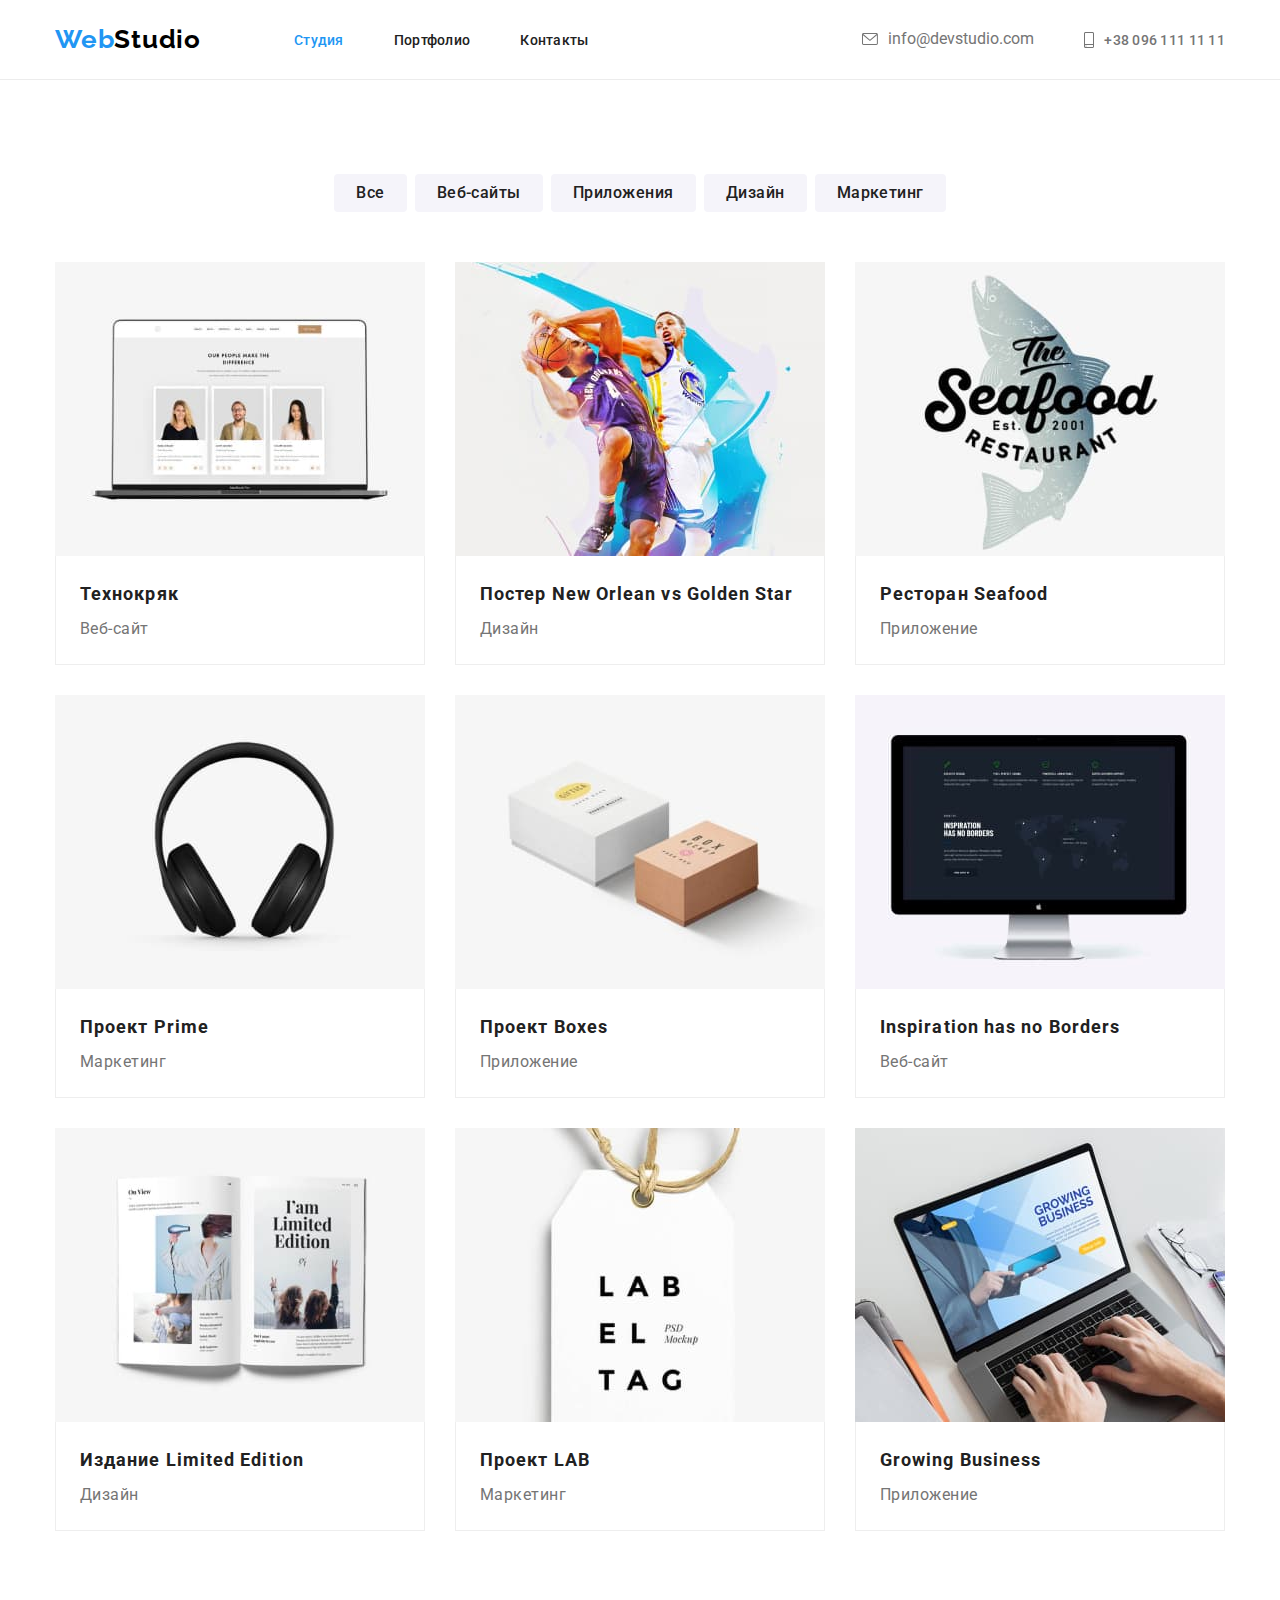
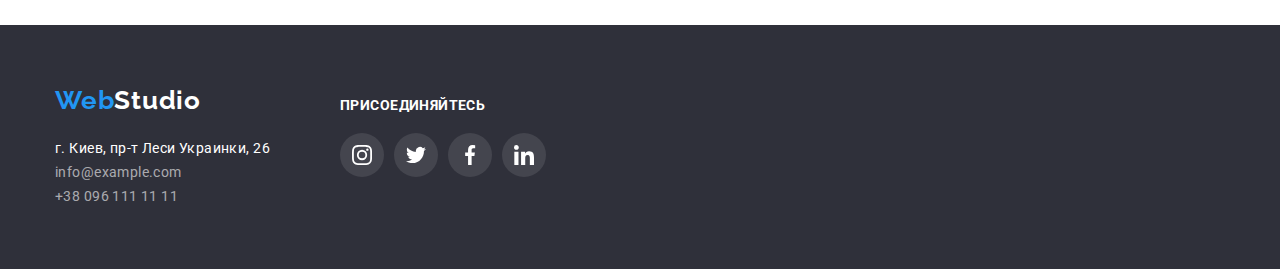
==== commit 3b6f18c8: "Fin?" ====
--- a/portfolio.html
+++ b/portfolio.html
@@ -67,7 +67,7 @@
           </ul>
           <ul class="card-set">
             <li class="item-port">
-              <a href="">
+              <a href="" class="item-port-card">
                 <div class="card-thumb">
                   <img src="./images/teсhno.jpg" alt="teсhno" />
                 </div>
@@ -78,7 +78,7 @@
               </a>
             </li>
             <li class="item-port">
-              <a href="">
+              <a href="" class="item-port-card">
                 <div class="card-thumb">
                   <img class="item-port-img" src="./images/poster.jpg" alt="poster" />
                 </div>
@@ -89,7 +89,7 @@
               </a>
             </li>
             <li class="item-port">
-              <a href="">
+              <a href="" class="item-port-card">
                 <div class="card-thumb">
                   <img class="item-port-img" src="./images/seafood.jpg" alt="seafood" />
                 </div>
@@ -100,7 +100,7 @@
               </a>
             </li>
             <li class="item-port">
-              <a href="">
+              <a href="" class="item-port-card">
                 <div class="card-thumb">
                   <img class="item-port-img" src="./images/prime.jpg" alt="prime" />
                 </div>
@@ -111,7 +111,7 @@
               </a>
             </li>
             <li class="item-port">
-              <a href="">
+              <a href="" class="item-port-card">
                 <div class="card-thumb">
                   <img class="item-port-img" src="./images/boxes.jpg" alt="boxes" />
                 </div>
@@ -122,7 +122,7 @@
               </a>
             </li>
             <li class="item-port">
-              <a href="">
+              <a href="" class="item-port-card">
                 <div class="card-thumb">
                   <img class="item-port-img" src="./images/inspiration.jpg" alt="inspiration" />
                 </div>
@@ -133,7 +133,7 @@
               </a>
             </li>
             <li class="item-port">
-              <a href="">
+              <a href="" class="item-port-card">
                 <div class="card-thumb">
                   <img class="item-port-img" src="./images/limited.jpg" alt="limited" />
                 </div>
@@ -144,7 +144,7 @@
               </a>
             </li>
             <li class="item-port">
-              <a href="">
+              <a href="" class="item-port-card">
                 <div class="card-thumb">
                   <img class="item-port-img" src="./images/lab.jpg" alt="lab" />
                 </div>
@@ -155,7 +155,7 @@
               </a>
             </li>
             <li class="item-port">
-              <a href="">
+              <a href="" class="item-port-card">
                 <div class="card-thumb">
                   <img class="item-port-img" src="./images/growing.jpg" alt="growing" />
                 </div>
@@ -169,7 +169,7 @@
         </div>
       </section>
     </main>
-    <footer class="footer-sections">
+    <footer class="footer-sections">  
       <div class="container">
           <div class="container-adress">
           <a class="webstudio white" href="./index.html"
@@ -199,28 +199,28 @@
             <h2 class="connections-text">присоединяйтесь</h2>
             <ul class="connections-set">
               <li class="item">
-                <a class="connections-set-icon">
+                <a href="" class="connections-set-icon">
                   <svg class="connections-icon">
                     <use href="./images/symbol-defs.svg#icon-instagram_footer"></use>       
                   </svg>
                 </a>
               </li>
               <li class="item">
-                <a class="connections-set-icon">
+                <a href="" class="connections-set-icon">
                   <svg class="connections-icon">
                     <use href="./images/symbol-defs.svg#icon-twitter_footer"></use>       
                   </svg>
                 </a>
               </li>
               <li class="item">
-                <a class="connections-set-icon">
+                <a href="" class="connections-set-icon">
                   <svg class="connections-icon">
                     <use href="./images/symbol-defs.svg#icon-facebook_footer"></use>       
                   </svg>
                 </a>
               </li>
               <li class="item">
-                <a class="connections-set-icon">
+                <a href="" class="connections-set-icon">
                   <svg class="connections-icon">
                     <use href="./images/symbol-defs.svg#icon-linkedin_footer"></use>       
                   </svg>
--- a/css/style.css
+++ b/css/style.css
@@ -131,7 +131,9 @@
 
 .header-link a:hover {
   color: #2196f3;
-  
+}
+.header-link a:focus {
+  color: #2196f3;
 }
 .header-contacts {
   display: flex;
@@ -160,9 +162,13 @@
 }
 .header-mail a {
   color: rgba(117, 117, 117, 1);
-  display: block;
+  display: flex;
+  align-items: center;
 }
 .header-mail a:hover {
+  color: #2196f3;
+}
+.header-mail a:focus {
   color: #2196f3;
 }
 .header-phone {
@@ -174,9 +180,9 @@
 
 }
 .header-phone-set {
-  display: block;
-  align-items: center;
-  justify-content: center;
+  display: flex;
+  align-items: center;
+
 }
 .header-phone-icon {
   margin-right: 10px;
@@ -186,8 +192,12 @@
 .header-phone a {
   color: rgba(117, 117, 117, 1);
 
+
 }
 .header-phone a:hover {
+  color: #2196f3;
+}
+.header-phone a:focus {
   color: #2196f3;
 }
 .main-header-sections {
@@ -293,6 +303,8 @@
 .team-text {
   padding-top: 30px;
   padding-bottom: 30px;
+  padding-left: 32px;
+  padding-right: 32px;
 
 }
 .team-employee {
@@ -320,8 +332,6 @@
 .icons-list{
   display: flex;
   justify-content: space-between;
-  width: 206px;
-  margin:   0 auto;
   margin-top: 16px;
   fill: #757575;
 }
@@ -340,6 +350,10 @@
 }
 
 .links-list:hover {
+  background: #2196f3;
+  fill: #ffffff; 
+}
+.links-list:focus {
   background: #2196f3;
   fill: #ffffff; 
 }
@@ -371,6 +385,11 @@
   fill: #2196F3;
   cursor: pointer;
 }
+.clients-set :focus {
+  border-color:  #2196F3;
+  fill: #2196F3;
+  cursor: pointer;
+}
 .clients-set .item + .item {
   margin-left: 30px;
 }
@@ -453,10 +472,12 @@
   background: rgba(255, 255, 255, 0.1);
   fill: white;
 }
-.connections-set .item :hover {
+.connections-set-icon:hover {
   background: #2196f3;
-  cursor: pointer;
-}
+}
+.connections-set-icon:focus {
+  background: #2196f3;
+  }
 .connections-set .item + .item{
   margin-left: 10px;
   
@@ -492,6 +513,13 @@
     0px 2px 2px rgba(0, 0, 0, 0.12);
 }
 
+.btn-port:focus {
+  color: white;
+  background-color: #2196f3;
+  box-shadow: 0px 3px 1px rgba(0, 0, 0, 0.1), 0px 1px 2px rgba(0, 0, 0, 0.08),
+    0px 2px 2px rgba(0, 0, 0, 0.12);
+}
+
 .menu-btn {
   display: flex;
   justify-content: center;
@@ -528,16 +556,16 @@
   flex-basis: cals((100%-90px)/3);
   
 }
-.item-port:hover {
+.item-port-card:hover {
   box-shadow: 0px 1px 1px rgba(0, 0, 0, 0.12), 0px 4px 4px rgba(0, 0, 0, 0.06), 1px 4px 6px rgba(0, 0, 0, 0.16);
 }
-
+.item-port-card:focus {
+  box-shadow: 0px 1px 1px rgba(0, 0, 0, 0.12), 0px 4px 4px rgba(0, 0, 0, 0.06), 1px 4px 6px rgba(0, 0, 0, 0.16);
+}
 .card-thumb {
   margin-bottom: -4.5px;
 }
-.card-thumb :hover {
-  background-image: linear-gradient(to right, rgba(47, 48, 58, 0.4), rgba(47, 48, 58, 0.4));
-}
+
 .card-content {
   padding: 20px 24px;
   border: 1px solid rgba(238, 238, 238, 1);
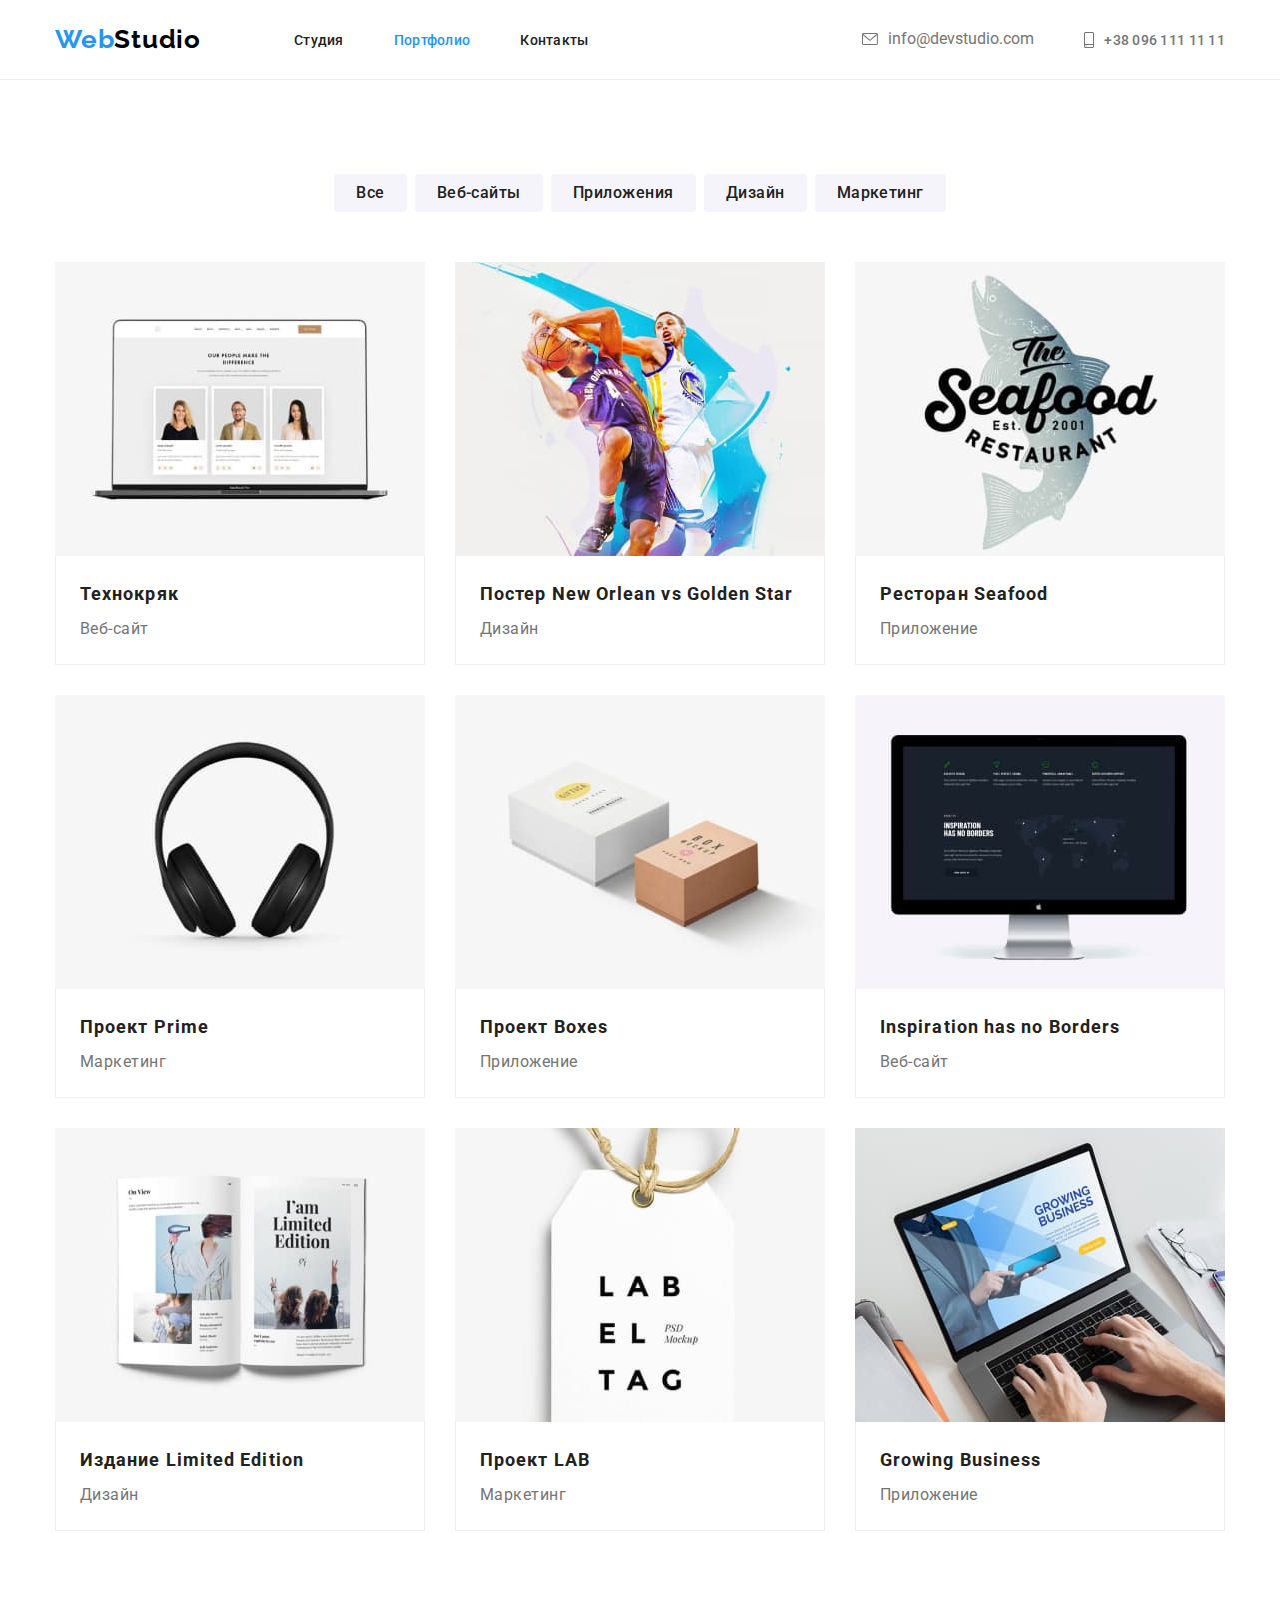
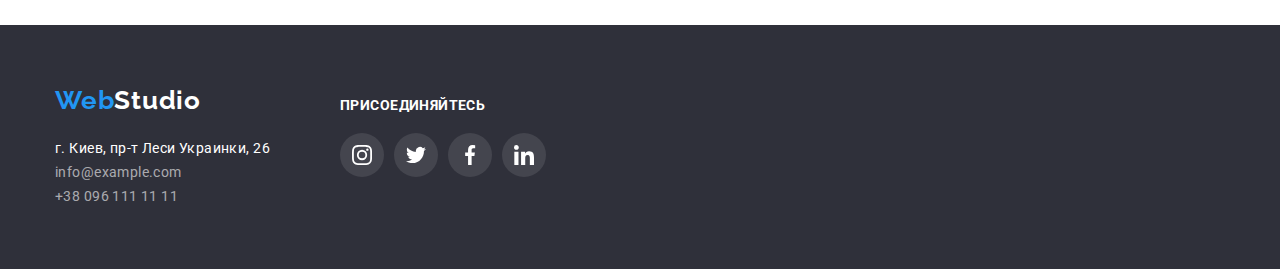
==== commit d8a467b9: "current" ====
--- a/portfolio.html
+++ b/portfolio.html
@@ -21,10 +21,10 @@
           >
           <ul class="all-header">
             <li class="item header-link">
-              <a href="./index.html" class="current" >Студия</a>
+              <a href="./index.html">Студия</a>
             </li>
             <li class="item header-link">
-              <a href="./portfolio.html">Портфолио</a>
+              <a href="./portfolio.html"  class="current" >Портфолио</a>
             </li>
             <li class="item header-link"><a href="">Контакты</a></li>
           </ul>
